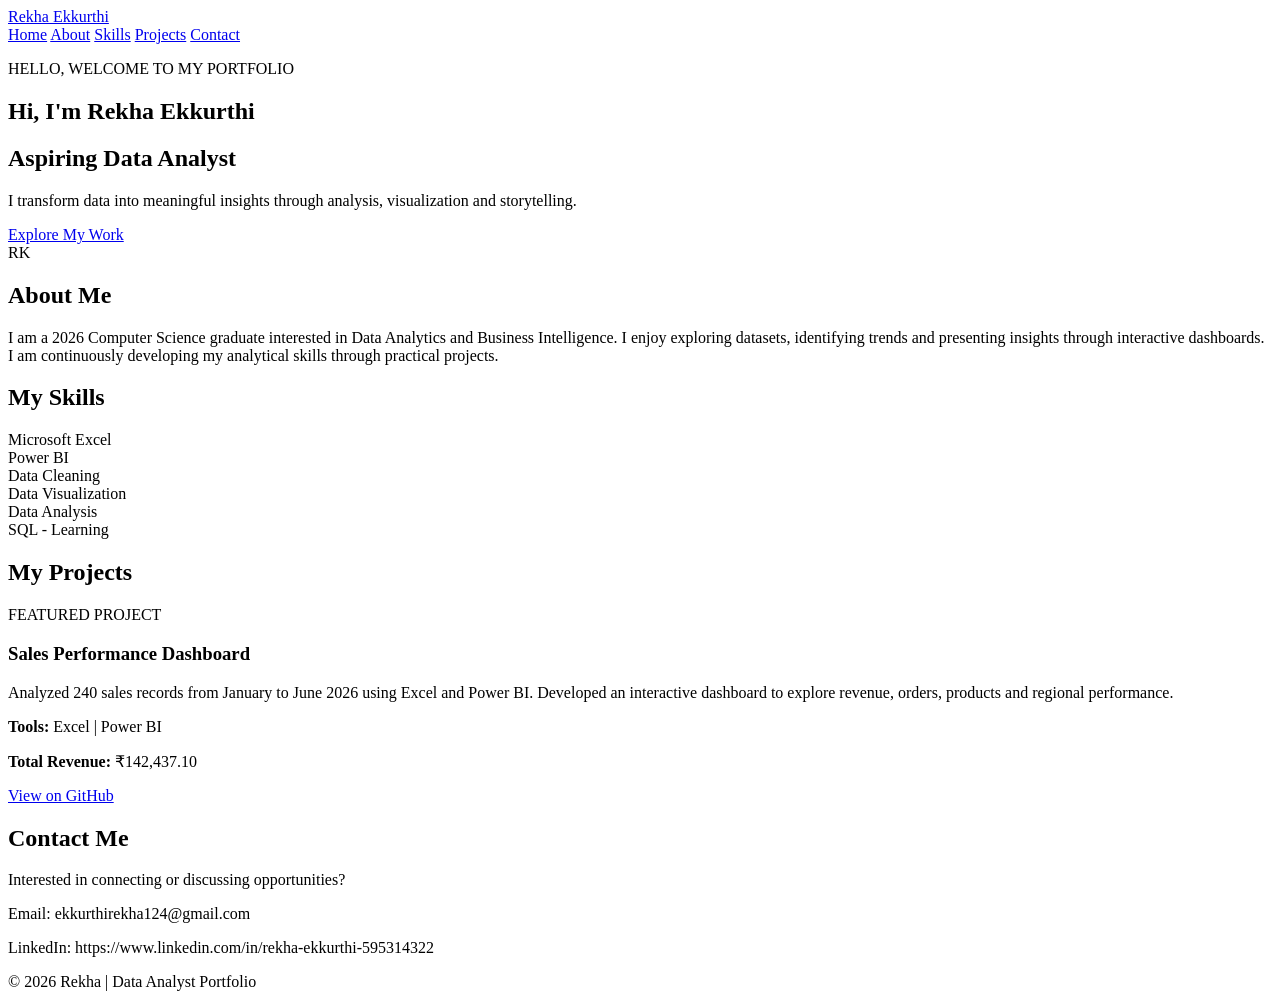
==== index.html @ 89f338e1 "Add initial HTML structure for portfolio website This file contains the complete HTML structure for " ====
<!DOCTYPE html>
<html lang="en">
<head>
    <meta charset="UTF-8">
    <meta name="viewport" content="width=device-width, initial-scale=1.0">
    <title>Rekha Ekkurthi | Data Analyst Portfolio</title>
    <link rel="stylesheet" href="style.css"> 
</head>
<body>

<header>
    <a href="#home" class="logo">Rekha Ekkurthi</a>
    <nav>
        <a href="#home">Home</a>
        <a href="#about">About</a>
        <a href="#skills">Skills</a>
        <a href="#projects">Projects</a>
        <a href="#contact">Contact</a>
    </nav>
</header>

<section class="hero" id="home">
    <div class="hero-text">
        <p class="small-title">HELLO, WELCOME TO MY PORTFOLIO</p>
        <h1>Hi, I'm <span>Rekha Ekkurthi</span></h1>
        <h2>Aspiring Data Analyst</h2>
        <p>I transform data into meaningful insights through
        analysis, visualization and storytelling.</p>
        <a href="#projects" class="btn">Explore My Work</a>
    </div>
    <div class="hero-circle">RK</div>
</section>

<section id="about">
    <h2>About Me</h2>
    <p>I am a 2026 Computer Science graduate interested in
    Data Analytics and Business Intelligence. I enjoy exploring
    datasets, identifying trends and presenting insights through
    interactive dashboards. I am continuously developing my
    analytical skills through practical projects.</p>
</section>

<section id="skills">
    <h2>My Skills</h2>
    <div class="grid">
        <div class="card">Microsoft Excel</div>
        <div class="card">Power BI</div>
        <div class="card">Data Cleaning</div>
        <div class="card">Data Visualization</div>
        <div class="card">Data Analysis</div>
        <div class="card">SQL - Learning</div>
    </div>
</section>

<section id="projects">
    <h2>My Projects</h2>
    <div class="project-card">
        <p class="small-title">FEATURED PROJECT</p>
        <h3>Sales Performance Dashboard</h3>
        <p>Analyzed 240 sales records from January to June 2026
        using Excel and Power BI. Developed an interactive
        dashboard to explore revenue, orders, products and
        regional performance.</p>
        <p><strong>Tools:</strong> Excel | Power BI</p>
        <p><strong>Total Revenue:</strong> ₹142,437.10</p>
        <a href="https://github.com/rekhaekkurthi04/sales-performance-dashboard"
           class="btn" target="_blank">View on GitHub</a>
    </div>
</section>

<section id="contact">
    <h2>Contact Me</h2>
    <p>Interested in connecting or discussing opportunities?</p>
    <p>Email: ekkurthirekha124@gmail.com</p>
    <p>LinkedIn: https://www.linkedin.com/in/rekha-ekkurthi-595314322</p>
</section>

<footer>
    <p>© 2026 Rekha | Data Analyst Portfolio</p>
</footer>

<script src="script.js"></script>
</body>
</html>
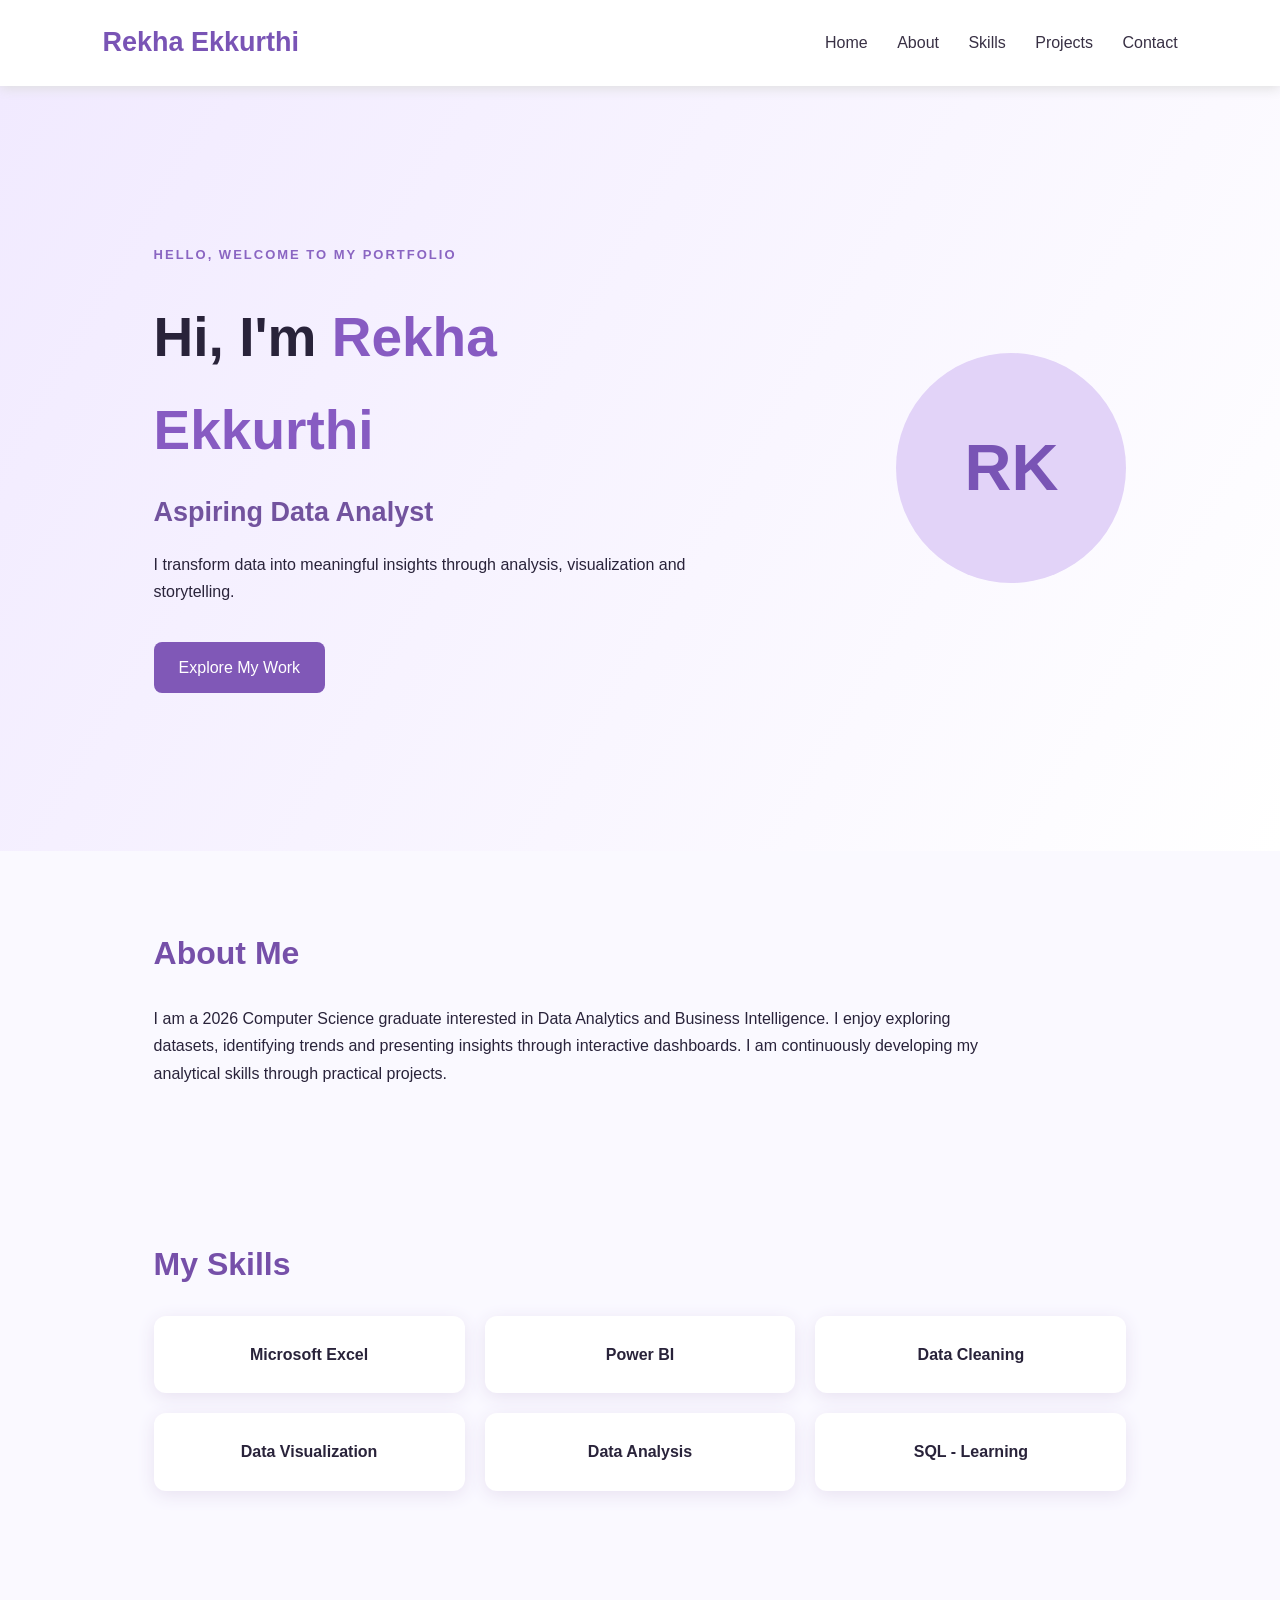
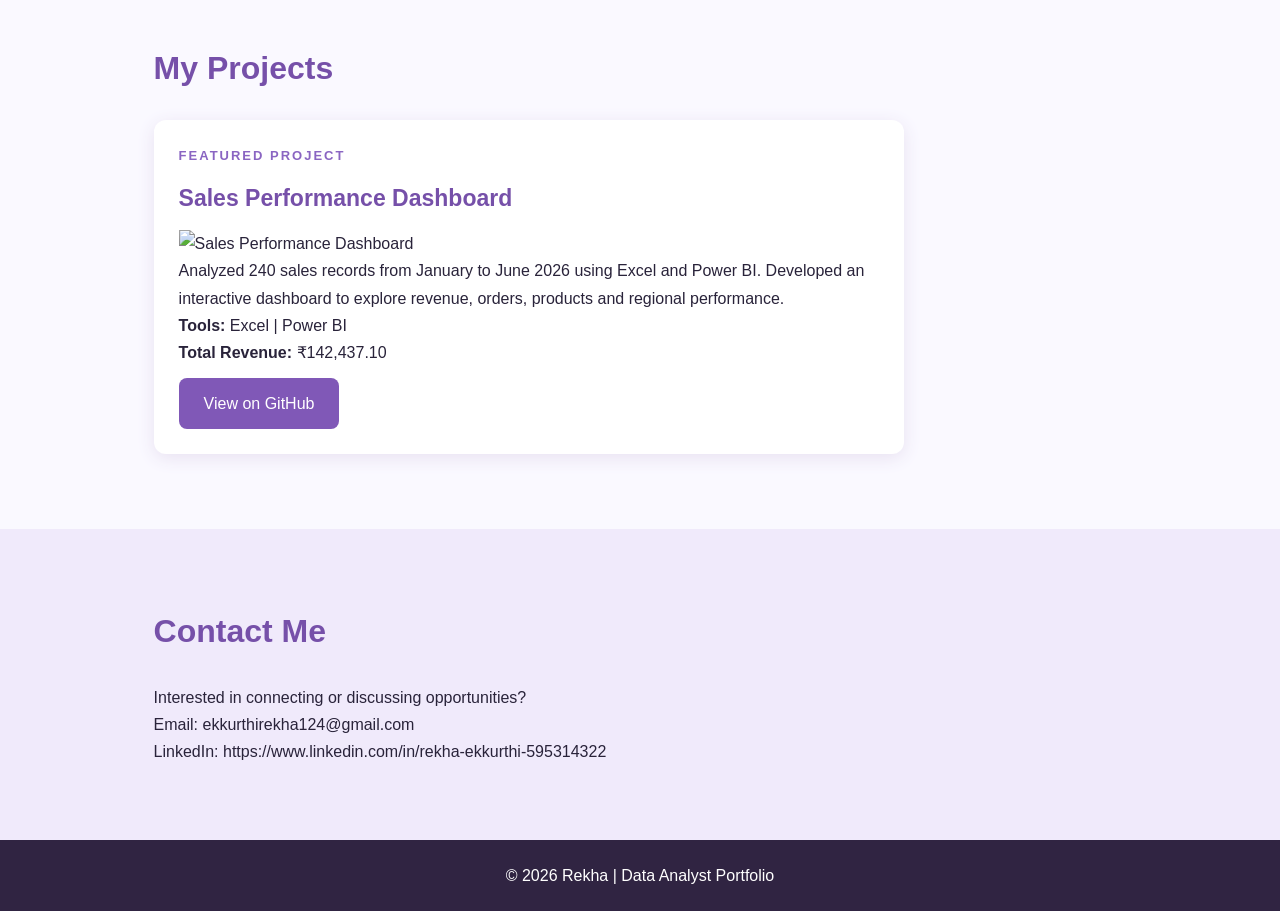
==== commit 40471130: "Add dashboard screenshot to portfolio" ====
--- a/index.html
+++ b/index.html
@@ -5,7 +5,7 @@
     <meta charset="UTF-8">
     <meta name="viewport" content="width=device-width, initial-scale=1.0">
     <title>Rekha Ekkurthi | Data Analyst Portfolio</title>
-    <link rel="stylesheet" href="style.css"> 
+    <link rel="stylesheet" href="style.css">
 </head>
 <body>
 
@@ -58,6 +58,9 @@
     <div class="project-card">
         <p class="small-title">FEATURED PROJECT</p>
         <h3>Sales Performance Dashboard</h3>
+        <img src="images/PowerBI_Dashboard.png"
+            alt="Sales Performance Dashboard"
+             class="project-image">
         <p>Analyzed 240 sales records from January to June 2026
         using Excel and Power BI. Developed an interactive
         dashboard to explore revenue, orders, products and
--- a/style.css
+++ b/style.css
@@ -0,0 +1,200 @@
+
+* {
+    margin: 0;
+    padding: 0;
+    box-sizing: border-box;
+    scroll-behavior: smooth;
+}
+
+body {
+    font-family: 'Segoe UI', sans-serif;
+    background: #faf9ff;
+    color: #29233a;
+    line-height: 1.7;
+}
+
+header {
+    display: flex;
+    justify-content: space-between;
+    align-items: center;
+    padding: 20px 8%;
+    background: white;
+    position: sticky;
+    top: 0;
+    z-index: 10;
+    box-shadow: 0 2px 12px #ddd;
+}
+
+.logo {
+    font-size: 27px;
+    font-weight: bold;
+    color: #7954b5;
+    text-decoration: none;
+}
+
+nav a {
+    margin-left: 25px;
+    text-decoration: none;
+    color: #383044;
+    font-weight: 500;
+}
+
+nav a:hover {
+    color: #895fc5;
+}
+
+.hero {
+    min-height: 85vh;
+    display: flex;
+    align-items: center;
+    justify-content: space-between;
+    padding: 70px 12%;
+    background: linear-gradient(120deg, #f1eaff, #fff);
+}
+
+.hero-text {
+    max-width: 570px;
+}
+
+.small-title {
+    color: #8a65c2;
+    letter-spacing: 2px;
+    font-size: 13px;
+    font-weight: bold;
+}
+
+.hero h1 {
+    font-size: 55px;
+    margin: 12px 0;
+}
+
+.hero h1 span {
+    color: #875bc2;
+}
+
+.hero h2 {
+    color: #72539e;
+    font-size: 27px;
+    margin-bottom: 15px;
+}
+
+.hero p {
+    margin-bottom: 25px;
+}
+
+.btn {
+    display: inline-block;
+    padding: 12px 25px;
+    background: #8058b7;
+    color: white;
+    text-decoration: none;
+    border-radius: 8px;
+    margin-top: 12px;
+}
+
+.btn:hover {
+    background: #63408f;
+}
+
+.hero-circle {
+    width: 230px;
+    height: 230px;
+    border-radius: 50%;
+    background: #e2d3f8;
+    color: #7954b5;
+    display: flex;
+    align-items: center;
+    justify-content: center;
+    font-size: 65px;
+    font-weight: bold;
+}
+
+section:not(.hero) {
+    padding: 75px 12%;
+}
+
+section h2 {
+    font-size: 32px;
+    color: #7650a9;
+    margin-bottom: 25px;
+}
+
+#about p {
+    max-width: 850px;
+}
+
+.grid {
+    display: grid;
+    grid-template-columns: repeat(3, 1fr);
+    gap: 20px;
+}
+
+.card, .project-card {
+    background: white;
+    padding: 25px;
+    border-radius: 12px;
+    box-shadow: 0 4px 18px #e8e1f1;
+}
+
+.card {
+    text-align: center;
+    font-weight: 600;
+}
+
+.project-card {
+    max-width: 750px;
+}
+
+.project-card h3 {
+    color: #7650a9;
+    margin: 12px 0;
+    font-size: 23px;
+}
+
+#contact {
+    background: #f0eafb;
+}
+
+footer {
+    text-align: center;
+    padding: 22px;
+    background: #302442;
+    color: white;
+}
+
+@media (max-width: 700px) {
+    header {
+        flex-direction: column;
+        gap: 12px;
+    }
+
+    nav a {
+        margin: 0 7px;
+        font-size: 13px;
+    }
+
+    .hero {
+        flex-direction: column-reverse;
+        text-align: center;
+        gap: 35px;
+    }
+
+    .hero h1 {
+        font-size: 40px;
+    }
+
+    .grid {
+        grid-template-columns: repeat(2, 1fr);
+    }
+
+    section:not(.hero) {
+        padding: 50px 7%;
+    }
+    .project-image {
+    width: 100%;
+    max-width: 700px;
+    height: auto;
+    display: block;
+    margin: 20px auto;
+    border-radius: 10px;
+}
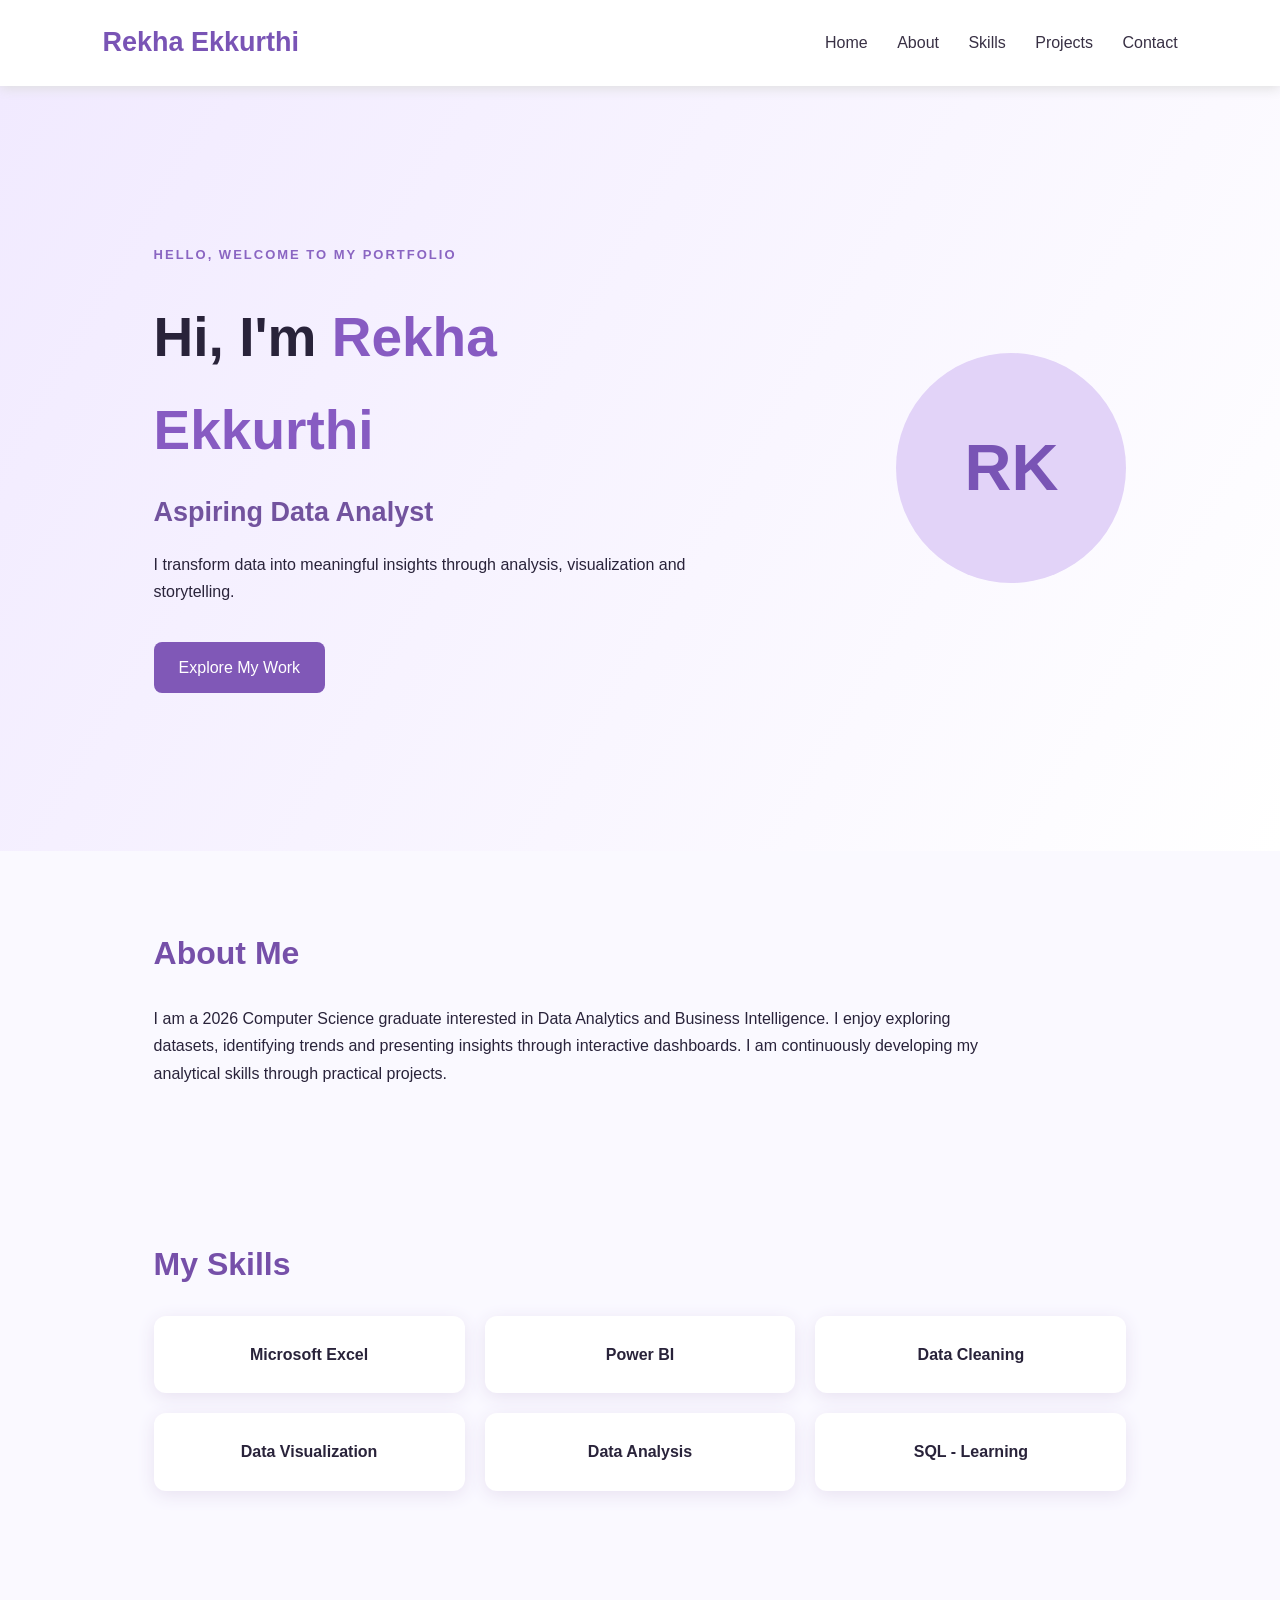
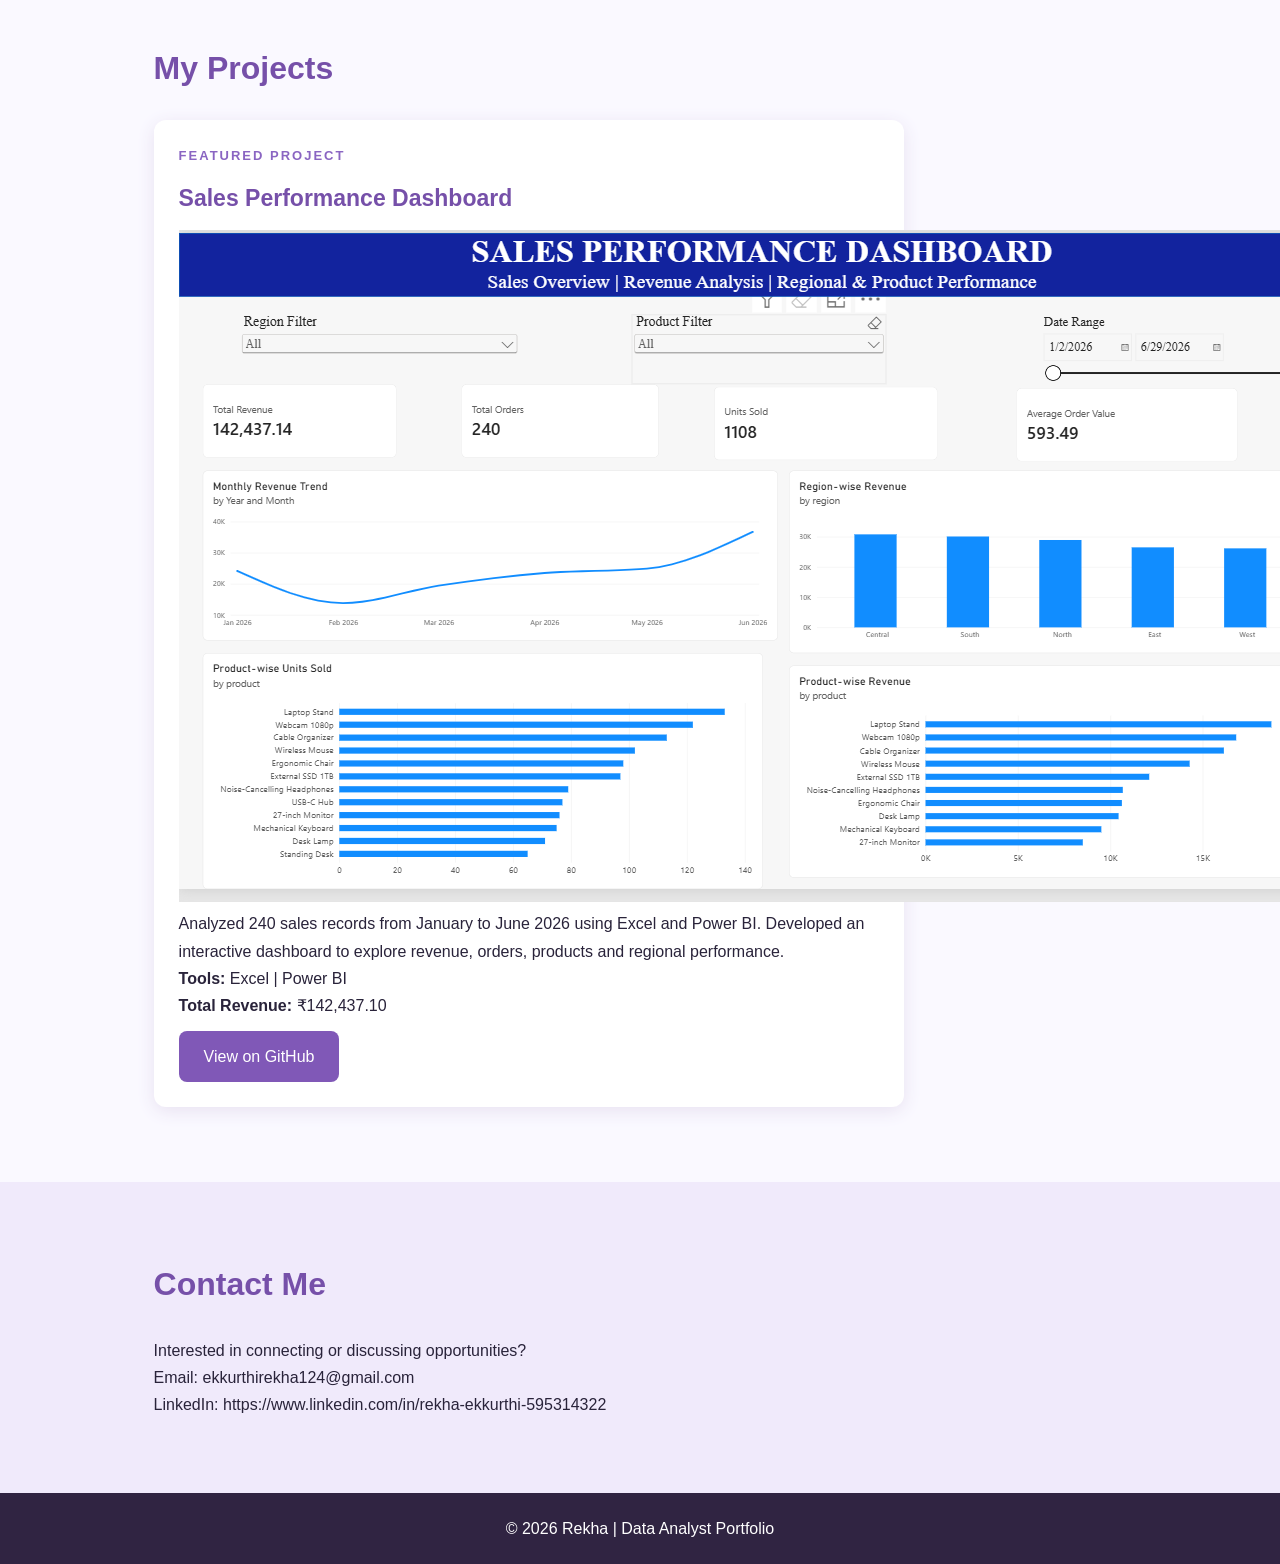
==== commit 5704d04d: "Added dashboard screenshot to portfolio" ====
--- a/index.html
+++ b/index.html
@@ -58,7 +58,7 @@
     <div class="project-card">
         <p class="small-title">FEATURED PROJECT</p>
         <h3>Sales Performance Dashboard</h3>
-        <img src="images/PowerBI_Dashboard.png"
+        <img src="/Images/PowerBI_Dashboard.png"
             alt="Sales Performance Dashboard"
              class="project-image">
         <p>Analyzed 240 sales records from January to June 2026
